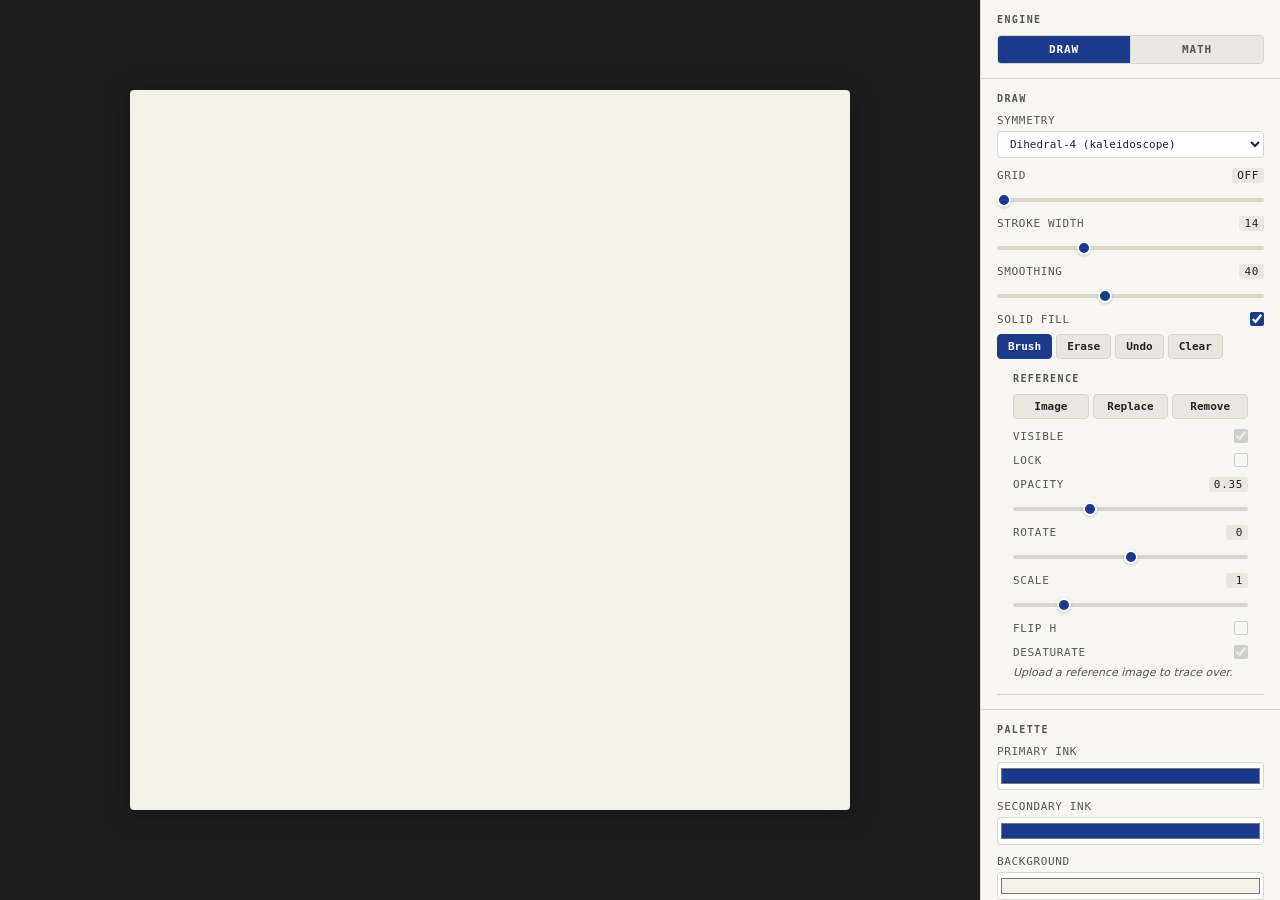
==== tile-generator/index.html @ d448d558 "feat: add reference image rendering with transform controls Add renderReference to engineDraw.js wit" ====
<!DOCTYPE html>
<html lang="en">
<head>
  <meta charset="UTF-8">
  <meta name="viewport" content="width=device-width, initial-scale=1.0">
  <title>Tile Symbol Generator</title>
  <link rel="stylesheet" href="styles.css">
</head>
<body>

<div class="app">

  <!-- ===== PREVIEW ===== -->
  <div class="preview">
    <svg id="canvas" xmlns="http://www.w3.org/2000/svg" viewBox="0 0 720 720" width="720" height="720">
      <defs></defs>
      <rect id="bg-rect" x="0" y="0" width="720" height="720" fill="#F4F1E9"/>
      <g id="symbol"></g>
    </svg>
  </div>

  <!-- ===== PANEL ===== -->
  <div class="panel">

    <!-- Engine -->
    <div class="section">
      <div class="section-title">Engine</div>
      <div class="toggle-group">
        <button class="toggle-btn active" data-engine="draw">Draw</button>
        <button class="toggle-btn" data-engine="math">Math</button>
      </div>
    </div>

    <!-- Draw controls -->
    <div class="section" id="draw-controls">
      <div class="section-title">Draw</div>

      <div class="ctrl-label">Symmetry</div>
      <select id="symmetry" class="ctrl-select">
        <option value="mirror">Mirror</option>
        <option value="rot4">4-fold Rotation</option>
        <option value="rot6">6-fold Rotation</option>
        <option value="rot8">8-fold Rotation</option>
        <option value="d4" selected>Dihedral-4 (kaleidoscope)</option>
      </select>

      <div class="ctrl-label">Grid <span class="ctrl-val" id="grid-val">OFF</span></div>
      <input type="range" id="grid" min="0" max="96" value="0" step="4" class="ctrl-range">

      <div class="ctrl-label">Stroke width <span class="ctrl-val" id="sw-val">14</span></div>
      <input type="range" id="stroke-width" min="2" max="40" value="14" step="1" class="ctrl-range">

      <div class="ctrl-label">Smoothing <span class="ctrl-val" id="smooth-val">40</span></div>
      <input type="range" id="smoothing" min="0" max="100" value="40" step="5" class="ctrl-range">

      <div class="ctrl-label">
        Solid fill
        <input type="checkbox" id="solid" checked class="ctrl-check">
      </div>

      <div class="tool-group">
        <button class="ctrl-btn active" id="btn-brush">Brush</button>
        <button class="ctrl-btn" id="btn-erase">Erase</button>
        <button class="ctrl-btn" id="btn-undo">Undo</button>
        <button class="ctrl-btn" id="btn-clear">Clear</button>
      </div>

      <!-- Reference image -->
      <div class="section" id="ref-controls">
        <div class="section-title">Reference</div>

        <div class="ref-upload-row">
          <button class="ctrl-btn" id="btn-ref-upload">Image</button>
          <button class="ctrl-btn" id="btn-ref-replace" disabled>Replace</button>
          <button class="ctrl-btn" id="btn-ref-remove" disabled>Remove</button>
          <input type="file" id="ref-file-input" accept="image/*" hidden>
        </div>

        <div class="ctrl-label">
          Visible
          <input type="checkbox" id="ref-visible" checked class="ctrl-check" disabled>
        </div>

        <div class="ctrl-label">
          Lock
          <input type="checkbox" id="ref-locked" class="ctrl-check" disabled>
        </div>

        <div class="ctrl-label">Opacity <span class="ctrl-val" id="ref-opacity-val">0.35</span></div>
        <input type="range" id="ref-opacity" min="0.05" max="1" value="0.35" step="0.05" class="ctrl-range" disabled>

        <div class="ctrl-label">Rotate <span class="ctrl-val" id="ref-rotate-val">0</span></div>
        <input type="range" id="ref-rotate" min="-180" max="180" value="0" step="5" class="ctrl-range" disabled>

        <div class="ctrl-label">Scale <span class="ctrl-val" id="ref-scale-val">1</span></div>
        <input type="range" id="ref-scale" min="0.25" max="4" value="1" step="0.05" class="ctrl-range" disabled>

        <div class="ctrl-label">
          Flip H
          <input type="checkbox" id="ref-fliph" class="ctrl-check" disabled>
        </div>

        <div class="ctrl-label">
          Desaturate
          <input type="checkbox" id="ref-desaturate" checked class="ctrl-check" disabled>
        </div>

        <div class="ref-hint">Upload a reference image to trace over.</div>
      </div>
    </div>

    <!-- Math controls -->
    <div class="section" id="math-controls" hidden>
      <div class="section-title">Math</div>

      <div class="ctrl-label">Grid N <span class="ctrl-val" id="n-val">6</span></div>
      <input type="range" id="grid-n" min="2" max="24" value="6" step="1" class="ctrl-range">

      <div class="ctrl-label">Rule</div>
      <select id="rule" class="ctrl-select">
        <option value="mod_add">Mod-Add</option>
        <option value="rotation">Rotation</option>
        <option value="checker">Checker</option>
        <option value="substitution">Substitution</option>
      </select>

      <div class="ctrl-label">Rot step <span class="ctrl-val" id="rs-val">1</span></div>
      <input type="range" id="rot-step" min="1" max="4" value="1" step="1" class="ctrl-range">

      <button class="ctrl-btn" id="btn-reroll" style="margin-top:8px;width:100%">Reroll</button>

      <div class="ctrl-label" style="margin-top:12px">Legend</div>
      <div id="legend-entries"></div>
    </div>

    <!-- Palette -->
    <div class="section">
      <div class="section-title">Palette</div>

      <div class="ctrl-label">Primary ink</div>
      <input type="color" id="ink-0" value="#1B3A8B" class="ctrl-color">

      <div class="ctrl-label">Secondary ink</div>
      <input type="color" id="ink-1" value="#1B3A8B" class="ctrl-color">

      <div class="ctrl-label">Background</div>
      <input type="color" id="bg-color" value="#F4F1E9" class="ctrl-color">
    </div>

    <!-- Texture -->
    <div class="section">
      <div class="section-title">Texture</div>

      <div class="ctrl-label">
        Ink texture
        <input type="checkbox" id="texture-on" checked class="ctrl-check">
      </div>

      <div class="ctrl-label">Distress <span class="ctrl-val" id="dist-val">45</span></div>
      <input type="range" id="distress" min="0" max="100" value="45" step="1" class="ctrl-range">
    </div>

    <!-- Export -->
    <div class="section">
      <div class="section-title">Export</div>
      <div class="export-grid">
        <button class="ctrl-btn" id="btn-copy-png">Copy PNG</button>
        <button class="ctrl-btn" id="btn-export-png">Export PNG</button>
        <button class="ctrl-btn" id="btn-export-svg">Export SVG</button>
        <button class="ctrl-btn" id="btn-save-json">Save JSON</button>
        <button class="ctrl-btn" id="btn-load-json" style="grid-column:span 2">Load JSON</button>
      </div>
      <input type="file" id="json-input" accept=".json" hidden>
    </div>

  </div>
</div>

<script type="module" src="src/main.js"></script>

</body>
</html>
---- tile-generator/styles.css ----
/* Tile-Symbol Generator — minimal monospace editor UI */

*, *::before, *::after { box-sizing: border-box; margin: 0; padding: 0; }

:root {
  --bg:       #1e1e1e;
  --panel:    #f7f6f3;
  --panel-border: #d9d5cc;
  --label:    #555;
  --text:     #222;
  --accent:   #1B3A8B;
  --btn-bg:   #eae7e0;
  --btn-hover:#ddd9d0;
  --active:   #1B3A8B;
  --active-fg:#fff;
  --mono:     "SF Mono", "Cascadia Code", "Consolas", "Menlo", monospace;
  --sans:     -apple-system, system-ui, sans-serif;
}

html, body { height: 100%; }

body {
  font-family: var(--sans);
  background: var(--bg);
  color: var(--text);
  display: flex;
  flex-direction: column;
}

/* ---- layout ---- */

.app {
  display: flex;
  flex: 1;
  min-height: 0;
}

.preview {
  flex: 1;
  display: flex;
  align-items: center;
  justify-content: center;
  padding: 32px;
  background: var(--bg);
}

.preview svg {
  max-width: 100%;
  max-height: calc(100vh - 64px);
  border-radius: 4px;
  box-shadow: 0 4px 24px rgba(0,0,0,.4);
}

.panel {
  width: 300px;
  min-width: 300px;
  background: var(--panel);
  border-left: 1px solid var(--panel-border);
  overflow-y: auto;
  max-height: 100vh;
}

/* ---- sections ---- */

.section {
  border-bottom: 1px solid var(--panel-border);
  padding: 14px 16px;
}

.section-title {
  font-family: var(--mono);
  font-size: 10px;
  font-weight: 700;
  letter-spacing: .14em;
  text-transform: uppercase;
  color: var(--label);
  margin-bottom: 10px;
}

/* ---- labels ---- */

.ctrl-label {
  display: flex;
  justify-content: space-between;
  align-items: center;
  font-family: var(--mono);
  font-size: 11px;
  font-weight: 500;
  color: var(--label);
  text-transform: uppercase;
  letter-spacing: .06em;
  margin-bottom: 4px;
  margin-top: 10px;
}

.ctrl-label:first-child { margin-top: 0; }

.ctrl-val {
  font-family: var(--mono);
  font-size: 11px;
  color: var(--text);
  background: var(--btn-bg);
  padding: 1px 5px;
  border-radius: 3px;
  min-width: 2em;
  text-align: right;
}

/* ---- engine toggle ---- */

.toggle-group {
  display: flex;
  gap: 0;
  border-radius: 4px;
  overflow: hidden;
  border: 1px solid var(--panel-border);
}

.toggle-btn {
  flex: 1;
  padding: 7px 0;
  font-family: var(--mono);
  font-size: 11px;
  font-weight: 600;
  letter-spacing: .08em;
  text-transform: uppercase;
  border: none;
  cursor: pointer;
  background: var(--btn-bg);
  color: var(--label);
  transition: background .12s, color .12s;
}

.toggle-btn:not(:last-child) {
  border-right: 1px solid var(--panel-border);
}

.toggle-btn:hover { background: var(--btn-hover); }
.toggle-btn.active { background: var(--active); color: var(--active-fg); }

/* ---- controls ---- */

.ctrl-select {
  width: 100%;
  padding: 5px 8px;
  font-family: var(--mono);
  font-size: 11px;
  border: 1px solid var(--panel-border);
  border-radius: 4px;
  background: #fff;
  color: var(--text);
  cursor: pointer;
}

.ctrl-range {
  width: 100%;
  height: 4px;
  -webkit-appearance: none;
  appearance: none;
  background: var(--panel-border);
  border-radius: 2px;
  outline: none;
  margin: 4px 0 2px;
}

.ctrl-range::-webkit-slider-thumb {
  -webkit-appearance: none;
  width: 14px;
  height: 14px;
  border-radius: 50%;
  background: var(--active);
  border: 2px solid #fff;
  cursor: pointer;
  box-shadow: 0 1px 3px rgba(0,0,0,.2);
}

.ctrl-range::-moz-range-thumb {
  width: 14px;
  height: 14px;
  border-radius: 50%;
  background: var(--active);
  border: 2px solid #fff;
  cursor: pointer;
}

.ctrl-check {
  width: 14px;
  height: 14px;
  accent-color: var(--active);
  cursor: pointer;
}

.ctrl-color {
  width: 100%;
  height: 28px;
  border: 1px solid var(--panel-border);
  border-radius: 4px;
  padding: 1px;
  cursor: pointer;
  background: #fff;
}

/* ---- tool buttons ---- */

.tool-group {
  display: flex;
  gap: 4px;
  margin-top: 8px;
}

.ctrl-btn {
  padding: 5px 10px;
  font-family: var(--mono);
  font-size: 11px;
  font-weight: 600;
  border: 1px solid var(--panel-border);
  border-radius: 4px;
  background: var(--btn-bg);
  color: var(--text);
  cursor: pointer;
  transition: background .12s;
}

.ctrl-btn:hover { background: var(--btn-hover); }
.ctrl-btn.active { background: var(--active); color: var(--active-fg); border-color: var(--active); }
.ctrl-btn.sm { padding: 3px 7px; font-size: 12px; line-height: 1; }

/* ---- legend editor ---- */

.legend-row {
  display: flex;
  align-items: center;
  gap: 4px;
  margin-bottom: 4px;
}

.legend-idx {
  font-family: var(--mono);
  font-size: 10px;
  font-weight: 700;
  color: var(--label);
  width: 14px;
  text-align: center;
  flex-shrink: 0;
}

.legend-select { flex: 1; font-size: 10px; padding: 3px 4px; }
.legend-ink { width: 56px; flex: none; font-size: 10px; padding: 3px 4px; }

/* ---- image tile panel ---- */

.it-panel {
  margin-top: 10px;
  padding: 10px;
  border: 1px solid var(--panel-border);
  border-radius: 4px;
  background: #fff;
}

.it-drop {
  padding: 16px 8px;
  border: 2px dashed var(--panel-border);
  border-radius: 4px;
  text-align: center;
  cursor: pointer;
  font-family: var(--mono);
  font-size: 10px;
  color: var(--label);
  transition: border-color .15s, background .15s;
}

.it-drop:hover, .it-drop.drag {
  border-color: var(--accent);
  background: rgba(27, 58, 139, .05);
}

.it-error {
  font-family: var(--mono);
  font-size: 10px;
  color: #c33;
  margin-top: 6px;
  text-align: center;
}

.it-controls .ctrl-label { margin-top: 8px; }
.it-controls .ctrl-label:first-child { margin-top: 6px; }

/* ---- custom tile tray ---- */

.custom-tray {
  margin-top: 8px;
  display: flex;
  flex-direction: column;
  gap: 3px;
}

.custom-chip {
  display: flex;
  align-items: center;
  gap: 4px;
  padding: 3px 4px;
  background: var(--btn-bg);
  border-radius: 3px;
}

.custom-chip svg { flex-shrink: 0; }

.custom-chip-label {
  flex: 1;
  font-family: var(--mono);
  font-size: 10px;
  color: var(--label);
  overflow: hidden;
  text-overflow: ellipsis;
  white-space: nowrap;
}

/* ---- reference controls ---- */

.ref-upload-row {
  display: flex;
  gap: 4px;
  margin-bottom: 8px;
}
.ref-upload-row .ctrl-btn { flex: 1; font-size: 11px; }
.ref-hint {
  margin-top: 6px;
  font-size: 11px;
  color: var(--label);
  font-style: italic;
  line-height: 1.4;
}
/* ---- export buttons ---- */

.export-grid {
  display: grid;
  grid-template-columns: 1fr 1fr;
  gap: 4px;
}

.export-grid .ctrl-btn {
  text-align: center;
  font-size: 10px;
  padding: 6px 4px;
}

/* ---- responsive ---- */

@media (max-width: 768px) {
  .app { flex-direction: column; }
  .panel { width: 100%; min-width: 0; max-height: none; border-left: none; border-top: 1px solid var(--panel-border); }
  .preview { padding: 16px; }
}
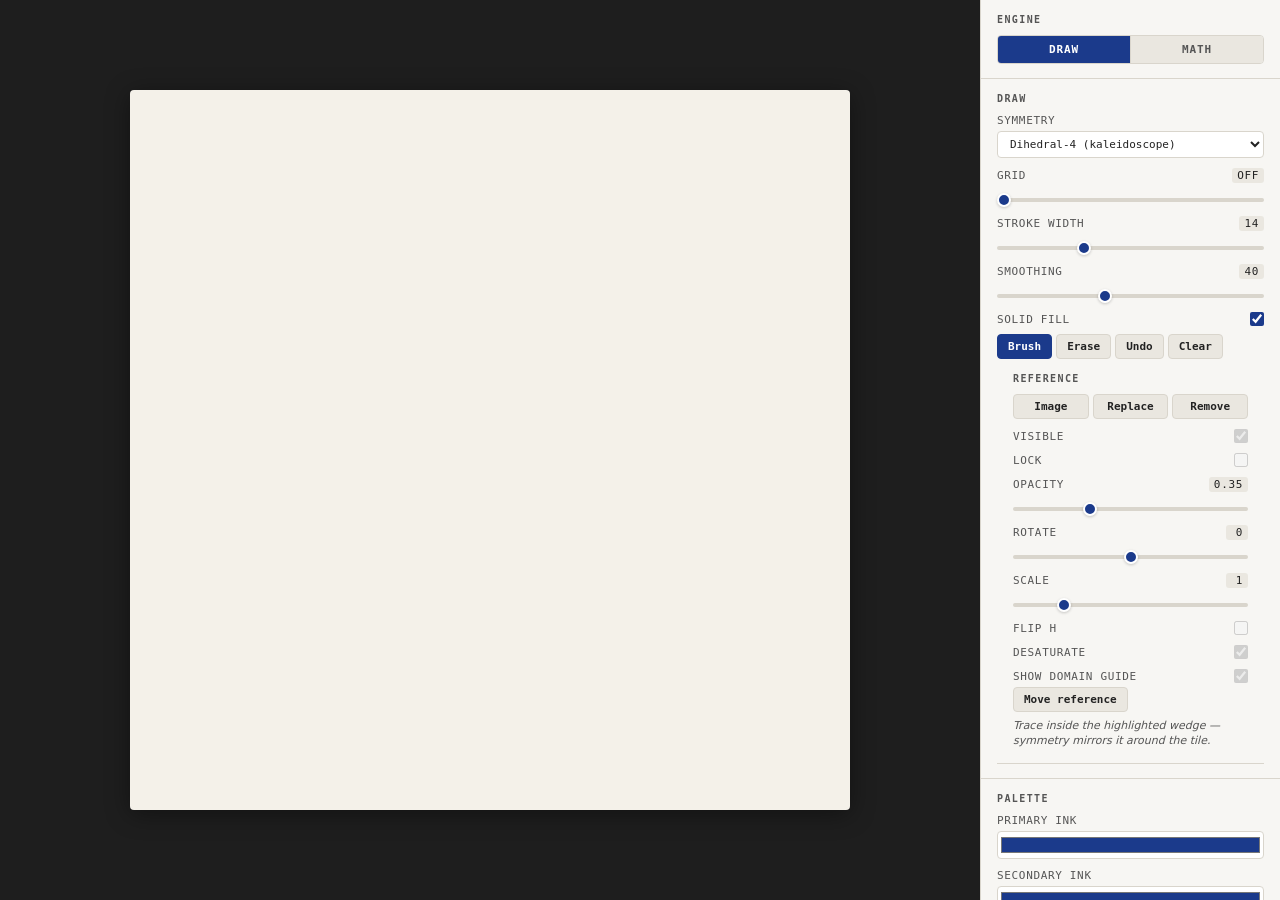
==== commit 07ecf6b3: "feat: add move-reference mode and domain guide overlay Add setRefMoveMode/getRefMoveMode exports wit" ====
--- a/tile-generator/index.html
+++ b/tile-generator/index.html
@@ -105,7 +105,13 @@
           <input type="checkbox" id="ref-desaturate" checked class="ctrl-check" disabled>
         </div>
 
-        <div class="ref-hint">Upload a reference image to trace over.</div>
+        <div class="ctrl-label">
+          Show domain guide
+          <input type="checkbox" id="ref-show-domain" checked class="ctrl-check" disabled>
+        </div>
+
+        <button class="ctrl-btn" id="btn-ref-move" disabled>Move reference</button>
+        <div class="ref-hint">Trace inside the highlighted wedge — symmetry mirrors it around the tile.</div>
       </div>
     </div>
 
--- a/tile-generator/styles.css
+++ b/tile-generator/styles.css
@@ -330,6 +330,11 @@
   font-style: italic;
   line-height: 1.4;
 }
+#btn-ref-move.active {
+  background: var(--active);
+  color: var(--active-fg);
+}
+
 /* ---- export buttons ---- */
 
 .export-grid {
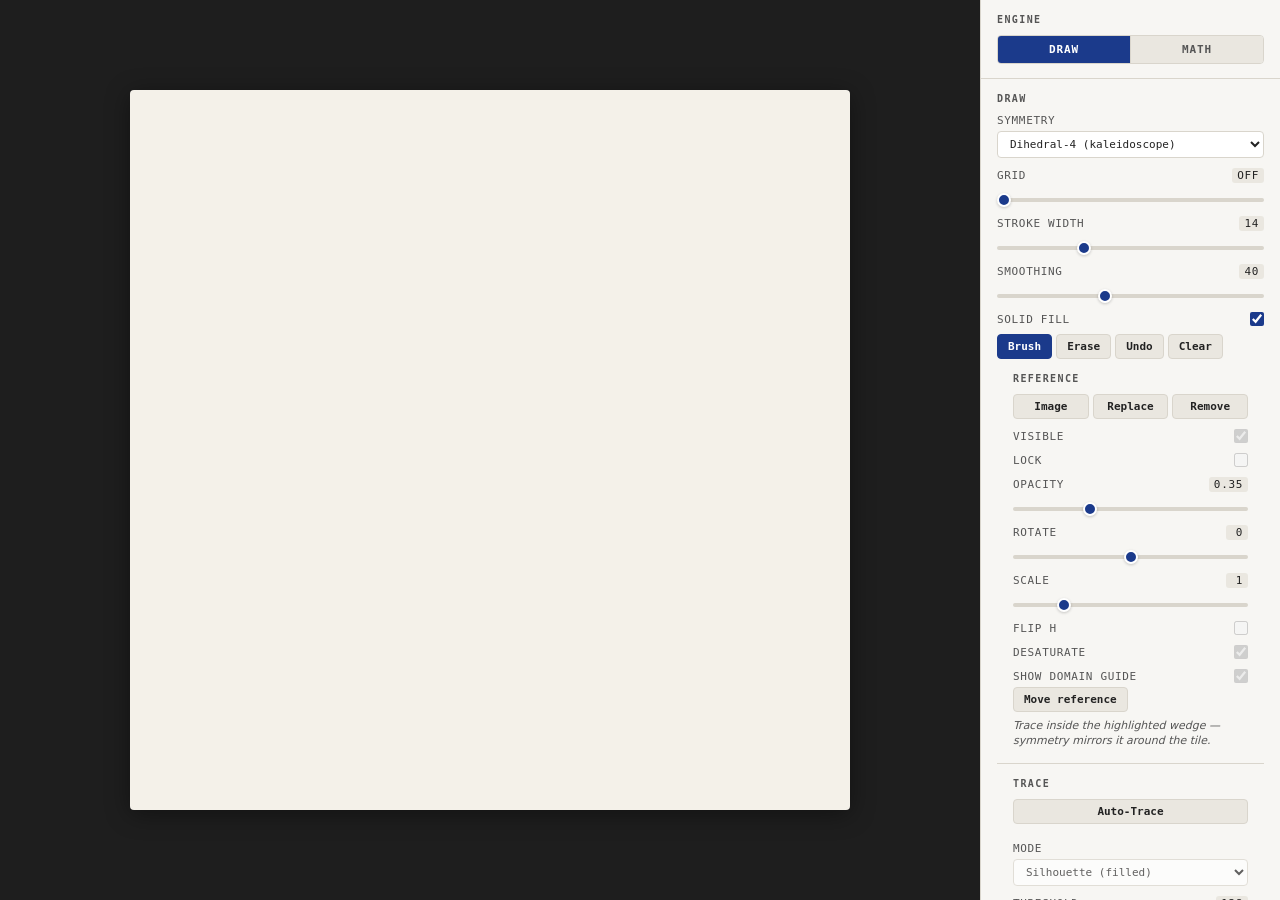
==== commit 21b6c872: "feat: add auto-trace with threshold, detail, and symmetry fold controls Vectorizes reference image i" ====
--- a/tile-generator/index.html
+++ b/tile-generator/index.html
@@ -113,6 +113,52 @@
         <button class="ctrl-btn" id="btn-ref-move" disabled>Move reference</button>
         <div class="ref-hint">Trace inside the highlighted wedge — symmetry mirrors it around the tile.</div>
       </div>
+
+      <!-- Auto-trace controls -->
+      <div class="section" id="trace-controls">
+        <div class="section-title">Trace</div>
+
+        <button class="ctrl-btn" id="btn-auto-trace" disabled style="width:100%;margin-bottom:8px">Auto-Trace</button>
+
+        <div class="ctrl-label">Mode</div>
+        <select id="trace-mode" class="ctrl-select" disabled>
+          <option value="silhouette" selected>Silhouette (filled)</option>
+          <option value="outline">Outline (stroked)</option>
+        </select>
+
+        <div class="ctrl-label">Threshold <span class="ctrl-val" id="trace-thresh-val">128</span></div>
+        <input type="range" id="trace-threshold" min="1" max="255" value="128" step="1" class="ctrl-range" disabled>
+
+        <div class="ctrl-label">
+          Invert
+          <input type="checkbox" id="trace-invert" class="ctrl-check" disabled>
+        </div>
+
+        <div class="ctrl-label">
+          Keep holes
+          <input type="checkbox" id="trace-keep-holes" class="ctrl-check" disabled>
+        </div>
+
+        <div class="ctrl-label">Detail <span class="ctrl-val" id="trace-detail-val">50</span></div>
+        <input type="range" id="trace-detail" min="0" max="100" value="50" step="5" class="ctrl-range" disabled>
+
+        <div class="ctrl-label">
+          Smooth
+          <input type="checkbox" id="trace-smooth" checked class="ctrl-check" disabled>
+        </div>
+
+        <div class="ctrl-label">
+          Fold with symmetry
+          <input type="checkbox" id="trace-fold" class="ctrl-check" disabled>
+        </div>
+
+        <div class="tool-group" style="margin-top:8px">
+          <button class="ctrl-btn" id="btn-retrace" disabled>Re-trace</button>
+          <button class="ctrl-btn" id="btn-clear-trace" disabled>Clear trace</button>
+        </div>
+
+        <div id="trace-error" class="it-error" style="display:none"></div>
+      </div>
     </div>
 
     <!-- Math controls -->
